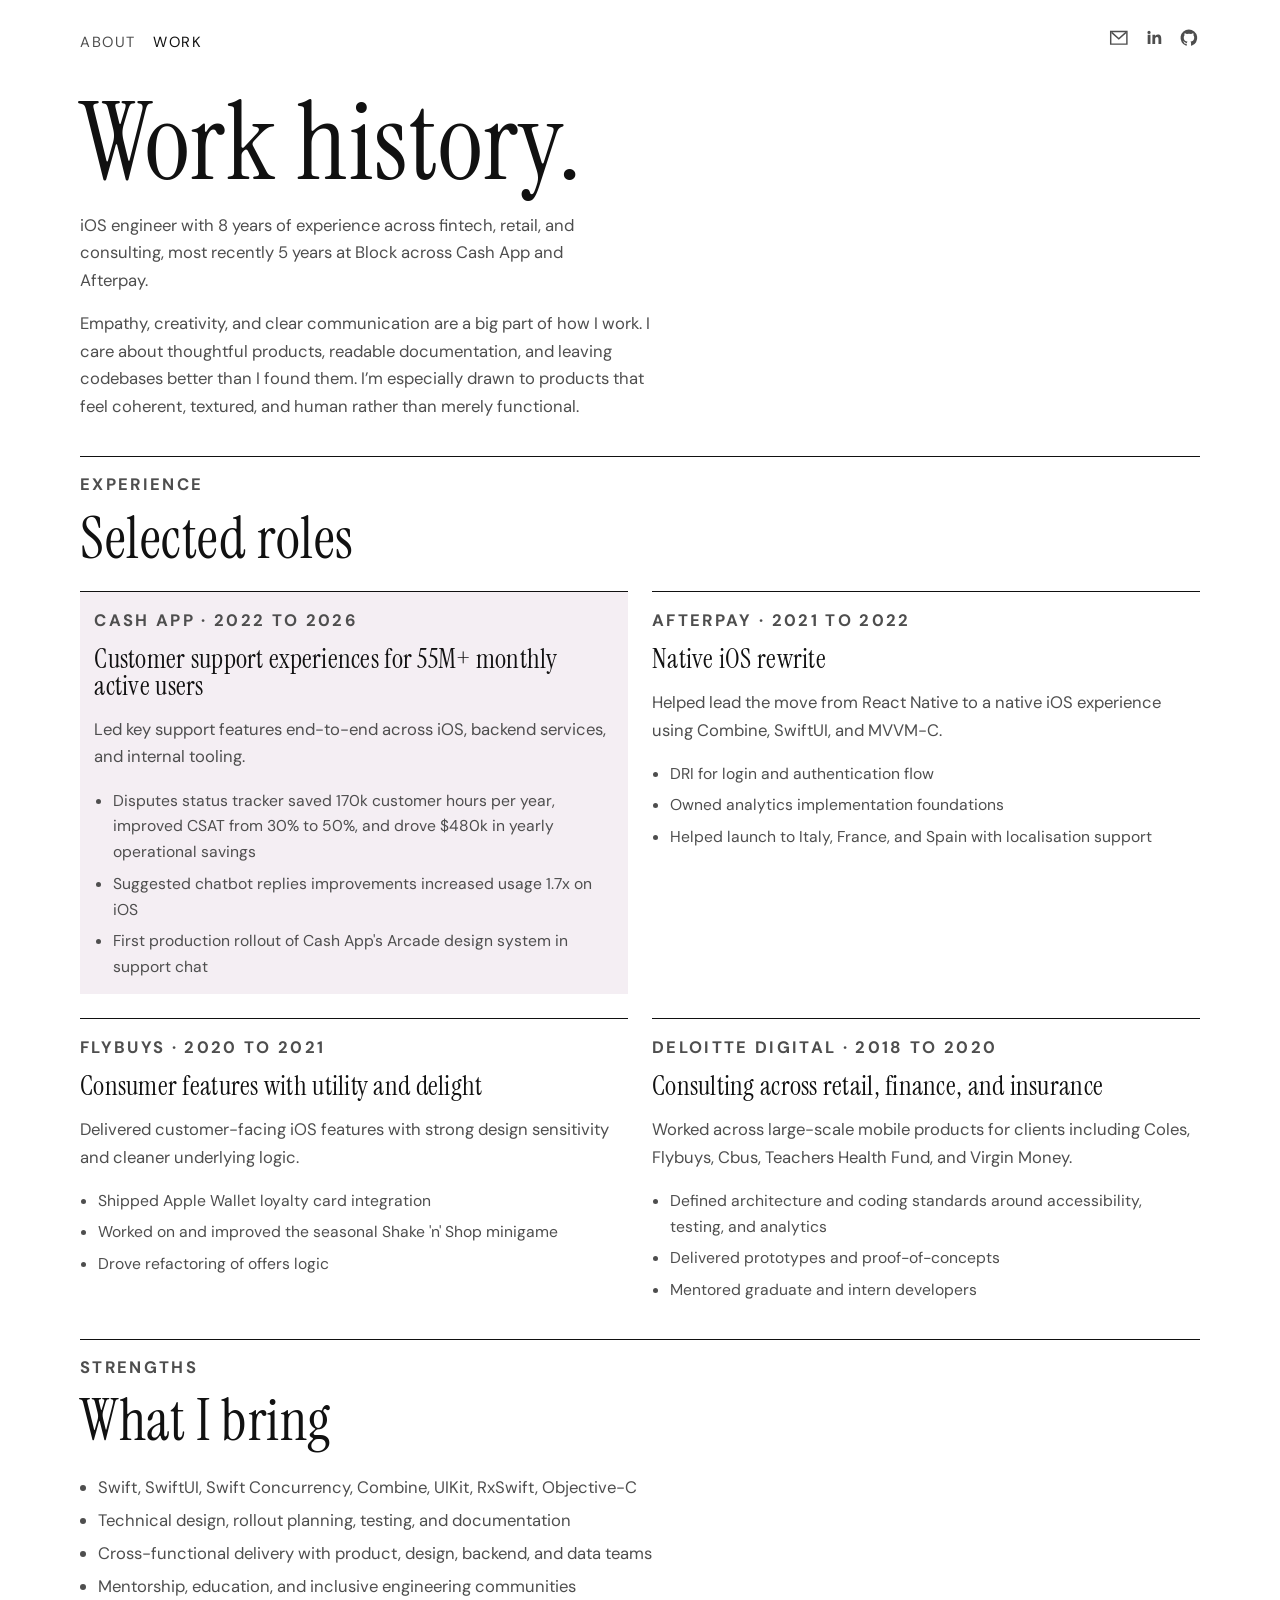
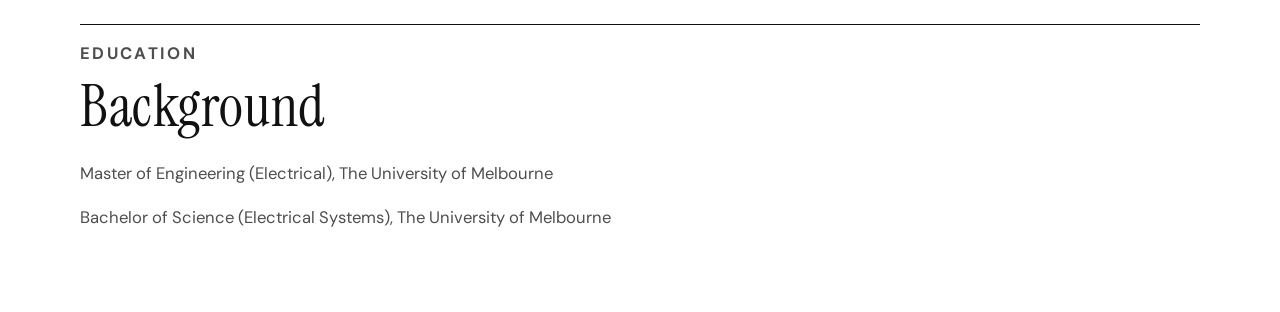
==== hire/index.html @ ec07d5da "Build out personal portfolio site" ====
<!DOCTYPE html>
<html lang="en">
  <head>
    <title>retnow.github.io / hire</title>
    <meta charset="utf-8">
    <meta http-equiv="X-UA-Compatible" content="IE=edge">
    <meta name="viewport" content="width=device-width, initial-scale=1">
    <meta
      name="description"
      content="Work history for Retno Widyanti, an iOS engineer with 8 years of experience across fintech, retail, and consulting, with a strong product and storytelling sensibility."
    >
    <link rel="icon" type="image/png" sizes="16x16" href="/assets/favicon.ico">
    <link rel="preconnect" href="https://fonts.googleapis.com">
    <link rel="preconnect" href="https://fonts.gstatic.com" crossorigin>
    <link
      href="https://fonts.googleapis.com/css2?family=DM+Sans:opsz,wght@9..40,400;9..40,500;9..40,700&amp;family=Instrument+Serif:ital@0;1&amp;display=swap"
      rel="stylesheet"
    >
    <link rel="stylesheet" href="/style.css">
  </head>
  <body>
    <div class="page-shell">
      <header class="site-header">
        <nav class="site-nav" aria-label="primary">
          <a href="/">About</a>
          <a href="/hire/" aria-current="page">Work</a>
        </nav>
        <div class="icon-links header-links" aria-label="Contact links">
          <a class="icon-link" href="mailto:retno@retnowidyanti.com" aria-label="Email">
            <svg viewBox="0 0 24 24" aria-hidden="true">
              <path d="M3 5h18v14H3z" fill="none" stroke="currentColor" stroke-width="1.6"/>
              <path d="M4 6l8 7 8-7" fill="none" stroke="currentColor" stroke-width="1.6"/>
            </svg>
          </a>
          <a class="icon-link" href="https://www.linkedin.com/in/retnowidyanti/" target="_blank" rel="noreferrer" aria-label="LinkedIn">
            <svg viewBox="0 0 24 24" aria-hidden="true">
              <path d="M5.2 8.6h3.1V19H5.2zm1.5-4.4a1.8 1.8 0 110 3.6 1.8 1.8 0 010-3.6zm3.8 4.4h2.9v1.4h.1c.4-.8 1.4-1.7 3-1.7 3.2 0 3.8 2.1 3.8 4.9V19h-3.1v-5.1c0-1.2 0-2.8-1.7-2.8s-2 1.3-2 2.7V19h-3.1z" fill="currentColor"/>
            </svg>
          </a>
          <a class="icon-link" href="https://github.com/retnow" target="_blank" rel="noreferrer" aria-label="GitHub">
            <svg viewBox="0 0 24 24" aria-hidden="true">
              <path d="M12 2.8a9.3 9.3 0 00-2.9 18.1c.5.1.6-.2.6-.5v-1.8c-2.5.6-3-1.1-3-1.1-.4-1-.9-1.3-.9-1.3-.8-.5.1-.5.1-.5.9.1 1.4 1 1.4 1 .8 1.4 2.2 1 2.7.8.1-.6.3-1 .6-1.3-2-.2-4.2-1-4.2-4.5 0-1 .3-1.8.9-2.4-.1-.2-.4-1.2.1-2.4 0 0 .8-.2 2.5.9a8.6 8.6 0 014.6 0c1.7-1.1 2.5-.9 2.5-.9.5 1.2.2 2.2.1 2.4.6.6.9 1.4.9 2.4 0 3.5-2.1 4.3-4.2 4.5.3.3.7.8.7 1.7v2.5c0 .3.1.6.6.5A9.3 9.3 0 0012 2.8z" fill="currentColor"/>
            </svg>
          </a>
        </div>
      </header>

      <main class="stack-layout">
        <section class="panel panel-plain">
          <h1>Work history.</h1>
          <p class="lede">
            iOS engineer with 8 years of experience across fintech, retail, and
            consulting, most recently 5 years at Block across Cash App and Afterpay.
          </p>
          <p class="supporting-copy">
            Empathy, creativity, and clear communication are a big part of how I
            work. I care about thoughtful products, readable documentation, and
            leaving codebases better than I found them. I’m especially drawn to
            products that feel coherent, textured, and human rather than merely
            functional.
          </p>
        </section>

        <section class="panel" id="experience">
          <div class="section-heading">
            <p class="eyebrow">Experience</p>
            <h2>Selected roles</h2>
          </div>
          <div class="card-grid">
            <article class="work-card featured">
              <p class="card-kicker">Cash App · 2022 to 2026</p>
              <h3>Customer support experiences for 55M+ monthly active users</h3>
              <p>
                Led key support features end-to-end across iOS, backend services,
                and internal tooling.
              </p>
              <ul class="stack-list compact-list">
                <li>Disputes status tracker saved 170k customer hours per year, improved CSAT from 30% to 50%, and drove $480k in yearly operational savings</li>
                <li>Suggested chatbot replies improvements increased usage 1.7x on iOS</li>
                <li>First production rollout of Cash App's Arcade design system in support chat</li>
              </ul>
            </article>

            <article class="work-card">
              <p class="card-kicker">Afterpay · 2021 to 2022</p>
              <h3>Native iOS rewrite</h3>
              <p>
                Helped lead the move from React Native to a native iOS experience
                using Combine, SwiftUI, and MVVM-C.
              </p>
              <ul class="stack-list compact-list">
                <li>DRI for login and authentication flow</li>
                <li>Owned analytics implementation foundations</li>
                <li>Helped launch to Italy, France, and Spain with localisation support</li>
              </ul>
            </article>

            <article class="work-card">
              <p class="card-kicker">Flybuys · 2020 to 2021</p>
              <h3>Consumer features with utility and delight</h3>
              <p>
                Delivered customer-facing iOS features with strong design
                sensitivity and cleaner underlying logic.
              </p>
              <ul class="stack-list compact-list">
                <li>Shipped Apple Wallet loyalty card integration</li>
                <li>Worked on and improved the seasonal Shake 'n' Shop minigame</li>
                <li>Drove refactoring of offers logic</li>
              </ul>
            </article>

            <article class="work-card">
              <p class="card-kicker">Deloitte Digital · 2018 to 2020</p>
              <h3>Consulting across retail, finance, and insurance</h3>
              <p>
                Worked across large-scale mobile products for clients including
                Coles, Flybuys, Cbus, Teachers Health Fund, and Virgin Money.
              </p>
              <ul class="stack-list compact-list">
                <li>Defined architecture and coding standards around accessibility, testing, and analytics</li>
                <li>Delivered prototypes and proof-of-concepts</li>
                <li>Mentored graduate and intern developers</li>
              </ul>
            </article>
          </div>
        </section>

        <section class="split-section" id="strengths">
          <article class="panel">
            <div class="section-heading">
              <p class="eyebrow">Strengths</p>
              <h2>What I bring</h2>
            </div>
            <ul class="stack-list">
              <li>Swift, SwiftUI, Swift Concurrency, Combine, UIKit, RxSwift, Objective-C</li>
              <li>Technical design, rollout planning, testing, and documentation</li>
              <li>Cross-functional delivery with product, design, backend, and data teams</li>
              <li>Mentorship, education, and inclusive engineering communities</li>
            </ul>
          </article>

          <article class="panel">
            <div class="section-heading">
              <p class="eyebrow">Education</p>
              <h2>Background</h2>
            </div>
            <div class="muted-block">
              <p>Master of Engineering (Electrical), The University of Melbourne</p>
              <p>Bachelor of Science (Electrical Systems), The University of Melbourne</p>
            </div>
          </article>
        </section>
      </main>
    </div>
  </body>
</html>
---- style.css ----
:root {
  --bg: #ffffff;
  --surface: #ffffff;
  --ink: #111111;
  --muted: #4e4e4e;
  --line: #d9d9d9;
  --accent: #8f7c8d;
  --accent-soft: #f4eef3;
  --max-width: 1120px;
  --space-xs: 0.5rem;
  --space-sm: 0.9rem;
  --space-md: 1.5rem;
  --space-lg: 2.25rem;
  --space-xl: 4rem;
}

* {
  box-sizing: border-box;
}

html {
  scroll-behavior: smooth;
}

body {
  margin: 0;
  min-height: 100vh;
  background: var(--bg);
  color: var(--ink);
  font-family: "DM Sans", "Helvetica Neue", Arial, sans-serif;
  line-height: 1.65;
}

img {
  display: block;
  max-width: 100%;
}

a {
  color: inherit;
  text-decoration: none;
}

.page-shell {
  width: min(calc(100% - 2rem), var(--max-width));
  margin: 0 auto;
  padding: 1.2rem 0 4rem;
}

.site-header {
  display: flex;
  align-items: center;
  justify-content: space-between;
  gap: 1.5rem;
  padding: 0.5rem 0 2rem;
}

h1,
h2,
h3 {
  font-family: "Instrument Serif", Georgia, serif;
  font-weight: 400;
}

.site-nav {
  display: flex;
  flex-wrap: wrap;
  align-items: center;
  gap: 1.05rem;
  font-size: 0.92rem;
  letter-spacing: 0.11em;
  text-transform: uppercase;
}

.site-nav a {
  color: var(--muted);
}

.site-nav a[aria-current="page"] {
  color: var(--ink);
}

.site-nav a:hover,
.site-nav a:focus-visible,
.button:hover,
.button:focus-visible,
.link-list a:hover,
.link-list a:focus-visible,
.work-card a:hover,
.work-card a:focus-visible {
  color: var(--ink);
}

.stack-layout {
  display: grid;
  gap: var(--space-lg);
}

.hero,
.card-grid,
.split-section {
  display: grid;
  gap: var(--space-md);
}

.hero {
  grid-template-columns: minmax(0, 1.1fr) minmax(300px, 0.75fr);
  align-items: stretch;
  padding: 0 0 var(--space-md);
}

.hero-copy,
.panel,
.work-card,
.portrait-card {
  background: var(--surface);
}

.hero-copy,
.panel {
  border-top: 1px solid var(--ink);
  padding-top: var(--space-sm);
}

.hero-copy {
  border-top: 0;
  padding-top: 0;
}

.panel-plain {
  border-top: 0;
  padding-top: 0;
}

.eyebrow,
.card-kicker {
  margin: 0 0 0.75rem;
  color: var(--accent);
  font-size: 0.82rem;
  font-weight: 700;
  letter-spacing: 0.14em;
  text-transform: uppercase;
}

.sparkle {
  display: inline-block;
  margin-left: 0.2rem;
}

.hero-intro {
  color: var(--ink);
  font-family: "Instrument Serif", Georgia, serif;
  font-size: 1.55rem;
  font-weight: 400;
  letter-spacing: 0.01em;
  text-transform: none;
}

h1,
h2,
h3 {
  margin: 0;
  line-height: 0.98;
  letter-spacing: 0.01em;
}

h1 {
  font-size: clamp(3.9rem, 9vw, 6.8rem);
  margin-bottom: 1rem;
}

h2 {
  font-size: clamp(2.2rem, 5vw, 3.6rem);
  margin-bottom: 0.5rem;
}

h3 {
  font-size: 1.7rem;
  margin-bottom: 0.75rem;
}

.lede,
.supporting-copy,
.panel p,
.work-card p,
.stack-list,
.quick-notes {
  color: var(--muted);
  font-size: 1.04rem;
}

.lede {
  max-width: 34rem;
  margin: 0 0 1rem;
  font-size: 1.1rem;
}

.supporting-copy {
  max-width: 36rem;
  margin: 0;
}

.supporting-copy + .supporting-copy {
  margin-top: 1rem;
}

.hero-actions {
  display: flex;
  flex-wrap: wrap;
  gap: 0.85rem;
  margin-top: 1.5rem;
}

.button {
  display: inline-flex;
  align-items: center;
  justify-content: center;
  min-height: 46px;
  padding: 0.75rem 1rem;
  border: 1px solid var(--ink);
  color: var(--ink);
}

.button-primary {
  background: var(--ink);
  color: #ffffff;
}

.button-primary:hover,
.button-primary:focus-visible {
  background: #333333;
  color: #ffffff;
}

.button-secondary {
  background: transparent;
}

.portrait-card {
  display: flex;
  padding-top: var(--space-sm);
}

.portrait-frame {
  flex: 1;
}

.portrait-frame img {
  width: 100%;
  height: 100%;
  object-fit: cover;
  filter: saturate(0.94) contrast(1.02);
}

.section-heading {
  margin-bottom: var(--space-md);
}

.card-grid {
  grid-template-columns: repeat(2, minmax(0, 1fr));
}

.favourites-layout,
.favourites-column {
  display: grid;
  gap: var(--space-md);
}

.favourites-layout {
  grid-template-columns: minmax(0, 1fr) minmax(0, 1fr);
  align-items: start;
}

.favourites-column {
  align-content: start;
}

.work-card {
  border-top: 1px solid var(--ink);
  padding-top: var(--space-sm);
}

.work-card.featured {
  background: var(--accent-soft);
  padding: var(--space-sm);
}

.hobby-card {
  padding-right: 0.4rem;
}

.stack-list,
.quick-notes {
  margin: 0;
  padding-left: 1.15rem;
}

.compact-list {
  margin-top: 1rem;
  font-size: 0.98rem;
}

.compact-list li + li,
.stack-list li + li,
.quick-notes li + li {
  margin-top: 0.35rem;
}

.favourite-subhead {
  margin: 1rem 0 0.35rem;
  color: var(--ink);
  font-size: 0.95rem;
  font-weight: 500;
}

.favourite-subhead:first-of-type {
  margin-top: 0;
}

.work-card a,
.link-list a,
.text-link {
  display: inline-flex;
  margin-top: 0.7rem;
  border-bottom: 1px solid var(--ink);
}

.icon-links {
  display: flex;
  align-items: center;
  gap: 1rem;
  margin-bottom: 1.25rem;
}

.header-links {
  margin-bottom: 0;
  gap: 0.85rem;
  flex-shrink: 0;
}

.icon-link {
  color: var(--muted);
}

.icon-link svg {
  width: 1.35rem;
  height: 1.35rem;
}

.icon-link:hover,
.icon-link:focus-visible {
  color: var(--ink);
}

.link-list {
  display: grid;
  gap: 0.8rem;
  justify-items: start;
}

.muted-block {
  color: var(--muted);
  font-size: 0.98rem;
}

@media (max-width: 900px) {
  .hero,
  .card-grid,
  .split-section,
  .favourites-layout {
    grid-template-columns: 1fr;
  }

  .site-header {
    align-items: flex-start;
    flex-direction: column;
  }
}

@media (max-width: 640px) {
  .page-shell {
    width: min(calc(100% - 1.2rem), var(--max-width));
  }

  .site-nav {
    gap: 1rem;
  }

  .header-links {
    gap: 0.75rem;
  }

  .hero-actions {
    flex-direction: column;
    align-items: stretch;
  }

  .portrait-card {
    padding-top: 0;
    border-top: 0;
  }

  .portrait-frame img {
    height: auto;
    aspect-ratio: 4 / 5;
  }

  .button {
    width: 100%;
  }

  h1 {
    font-size: clamp(3rem, 18vw, 4.8rem);
  }
}
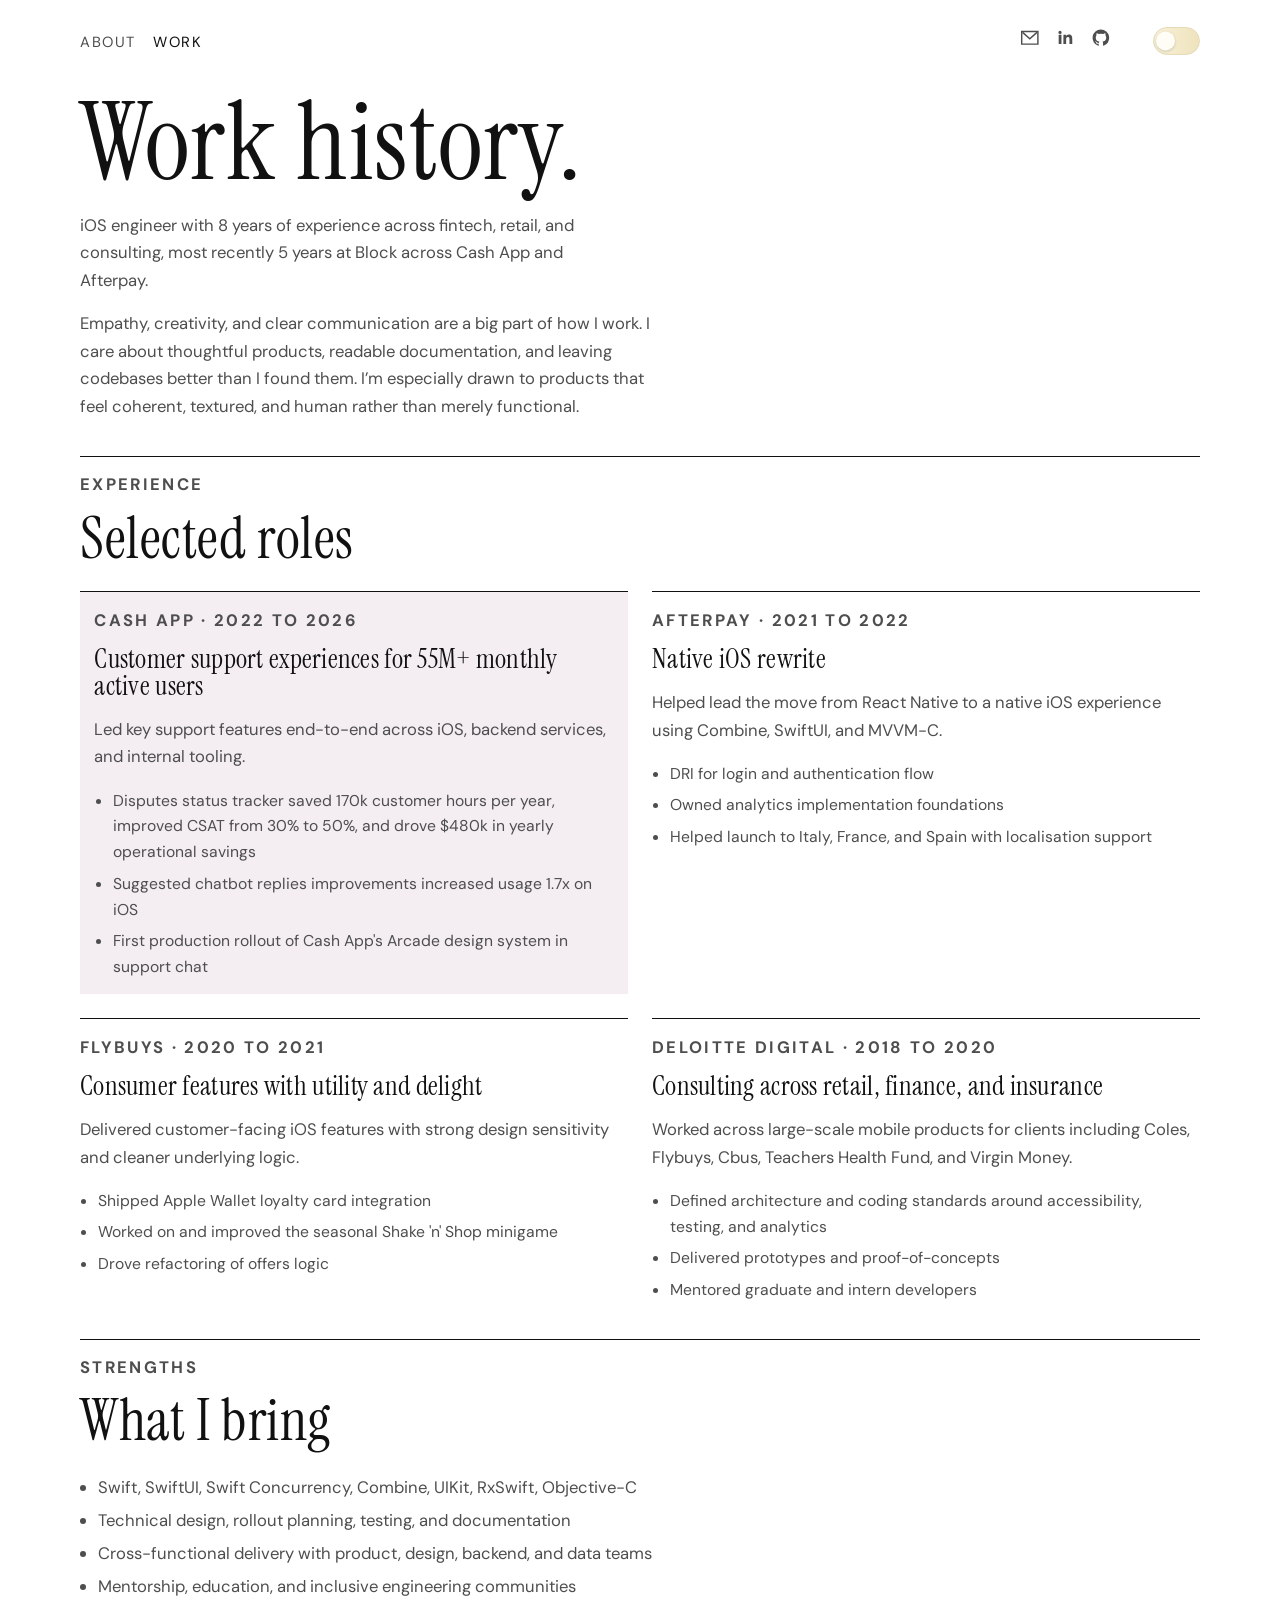
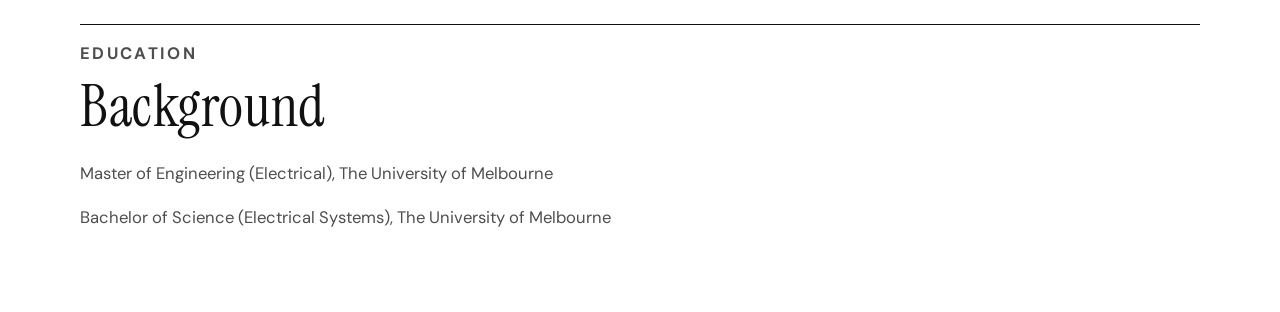
==== commit eb3e26e7: "Add light and dark mode toggle" ====
--- a/hire/index.html
+++ b/hire/index.html
@@ -16,7 +16,20 @@
       href="https://fonts.googleapis.com/css2?family=DM+Sans:opsz,wght@9..40,400;9..40,500;9..40,700&amp;family=Instrument+Serif:ital@0;1&amp;display=swap"
       rel="stylesheet"
     >
-    <link rel="stylesheet" href="/style.css">
+    <script>
+      (function () {
+        var storedTheme = localStorage.getItem("retnow-theme");
+        var theme = storedTheme;
+
+        if (theme !== "light" && theme !== "dark") {
+          theme = window.matchMedia("(prefers-color-scheme: dark)").matches ? "dark" : "light";
+        }
+
+        document.documentElement.dataset.theme = theme;
+      }());
+    </script>
+    <link rel="stylesheet" href="/style.css?v=20260326b">
+    <script src="/script.js?v=20260326b" defer></script>
   </head>
   <body>
     <div class="page-shell">
@@ -25,24 +38,31 @@
           <a href="/">About</a>
           <a href="/hire/" aria-current="page">Work</a>
         </nav>
-        <div class="icon-links header-links" aria-label="Contact links">
-          <a class="icon-link" href="mailto:retno@retnowidyanti.com" aria-label="Email">
-            <svg viewBox="0 0 24 24" aria-hidden="true">
-              <path d="M3 5h18v14H3z" fill="none" stroke="currentColor" stroke-width="1.6"/>
-              <path d="M4 6l8 7 8-7" fill="none" stroke="currentColor" stroke-width="1.6"/>
-            </svg>
-          </a>
-          <a class="icon-link" href="https://www.linkedin.com/in/retnowidyanti/" target="_blank" rel="noreferrer" aria-label="LinkedIn">
-            <svg viewBox="0 0 24 24" aria-hidden="true">
-              <path d="M5.2 8.6h3.1V19H5.2zm1.5-4.4a1.8 1.8 0 110 3.6 1.8 1.8 0 010-3.6zm3.8 4.4h2.9v1.4h.1c.4-.8 1.4-1.7 3-1.7 3.2 0 3.8 2.1 3.8 4.9V19h-3.1v-5.1c0-1.2 0-2.8-1.7-2.8s-2 1.3-2 2.7V19h-3.1z" fill="currentColor"/>
-            </svg>
-          </a>
-          <a class="icon-link" href="https://github.com/retnow" target="_blank" rel="noreferrer" aria-label="GitHub">
-            <svg viewBox="0 0 24 24" aria-hidden="true">
-              <path d="M12 2.8a9.3 9.3 0 00-2.9 18.1c.5.1.6-.2.6-.5v-1.8c-2.5.6-3-1.1-3-1.1-.4-1-.9-1.3-.9-1.3-.8-.5.1-.5.1-.5.9.1 1.4 1 1.4 1 .8 1.4 2.2 1 2.7.8.1-.6.3-1 .6-1.3-2-.2-4.2-1-4.2-4.5 0-1 .3-1.8.9-2.4-.1-.2-.4-1.2.1-2.4 0 0 .8-.2 2.5.9a8.6 8.6 0 014.6 0c1.7-1.1 2.5-.9 2.5-.9.5 1.2.2 2.2.1 2.4.6.6.9 1.4.9 2.4 0 3.5-2.1 4.3-4.2 4.5.3.3.7.8.7 1.7v2.5c0 .3.1.6.6.5A9.3 9.3 0 0012 2.8z" fill="currentColor"/>
-            </svg>
-          </a>
+        <div class="header-tools">
+          <div class="icon-links header-links" aria-label="Contact links">
+            <a class="icon-link" href="mailto:retno@retnowidyanti.com" aria-label="Email">
+              <svg viewBox="0 0 24 24" aria-hidden="true">
+                <path d="M3 5h18v14H3z" fill="none" stroke="currentColor" stroke-width="1.6"/>
+                <path d="M4 6l8 7 8-7" fill="none" stroke="currentColor" stroke-width="1.6"/>
+              </svg>
+            </a>
+            <a class="icon-link" href="https://www.linkedin.com/in/retnowidyanti/" target="_blank" rel="noreferrer" aria-label="LinkedIn">
+              <svg viewBox="0 0 24 24" aria-hidden="true">
+                <path d="M5.2 8.6h3.1V19H5.2zm1.5-4.4a1.8 1.8 0 110 3.6 1.8 1.8 0 010-3.6zm3.8 4.4h2.9v1.4h.1c.4-.8 1.4-1.7 3-1.7 3.2 0 3.8 2.1 3.8 4.9V19h-3.1v-5.1c0-1.2 0-2.8-1.7-2.8s-2 1.3-2 2.7V19h-3.1z" fill="currentColor"/>
+              </svg>
+            </a>
+            <a class="icon-link" href="https://github.com/retnow" target="_blank" rel="noreferrer" aria-label="GitHub">
+              <svg viewBox="0 0 24 24" aria-hidden="true">
+                <path d="M12 2.8a9.3 9.3 0 00-2.9 18.1c.5.1.6-.2.6-.5v-1.8c-2.5.6-3-1.1-3-1.1-.4-1-.9-1.3-.9-1.3-.8-.5.1-.5.1-.5.9.1 1.4 1 1.4 1 .8 1.4 2.2 1 2.7.8.1-.6.3-1 .6-1.3-2-.2-4.2-1-4.2-4.5 0-1 .3-1.8.9-2.4-.1-.2-.4-1.2.1-2.4 0 0 .8-.2 2.5.9a8.6 8.6 0 014.6 0c1.7-1.1 2.5-.9 2.5-.9.5 1.2.2 2.2.1 2.4.6.6.9 1.4.9 2.4 0 3.5-2.1 4.3-4.2 4.5.3.3.7.8.7 1.7v2.5c0 .3.1.6.6.5A9.3 9.3 0 0012 2.8z" fill="currentColor"/>
+              </svg>
+            </a>
+          </div>
         </div>
+        <button class="theme-toggle" type="button" data-theme-toggle>
+          <span class="theme-toggle-switch" aria-hidden="true">
+            <span class="theme-toggle-thumb"></span>
+          </span>
+        </button>
       </header>
 
       <main class="stack-layout">
--- a/style.css
+++ b/style.css
@@ -14,12 +14,27 @@
   --space-xl: 4rem;
 }
 
+:root[data-theme="dark"] {
+  --bg: #121111;
+  --surface: #121111;
+  --ink: #f4efe9;
+  --muted: #cdc4bc;
+  --line: #4f4745;
+  --accent: #d8b7c7;
+  --accent-soft: #1d1a1c;
+}
+
 * {
   box-sizing: border-box;
 }
 
 html {
   scroll-behavior: smooth;
+  color-scheme: light;
+}
+
+html[data-theme="dark"] {
+  color-scheme: dark;
 }
 
 body {
@@ -29,6 +44,7 @@
   color: var(--ink);
   font-family: "DM Sans", "Helvetica Neue", Arial, sans-serif;
   line-height: 1.65;
+  transition: background-color 180ms ease, color 180ms ease;
 }
 
 img {
@@ -50,9 +66,17 @@
 .site-header {
   display: flex;
   align-items: center;
-  justify-content: space-between;
+  justify-content: flex-start;
+  flex-wrap: wrap;
   gap: 1.5rem;
   padding: 0.5rem 0 2rem;
+}
+
+.header-tools {
+  display: flex;
+  align-items: center;
+  gap: 0.95rem;
+  margin-left: auto;
 }
 
 h1,
@@ -70,6 +94,7 @@
   font-size: 0.92rem;
   letter-spacing: 0.11em;
   text-transform: uppercase;
+  margin-right: auto;
 }
 
 .site-nav a {
@@ -82,6 +107,8 @@
 
 .site-nav a:hover,
 .site-nav a:focus-visible,
+.theme-toggle:hover,
+.theme-toggle:focus-visible,
 .button:hover,
 .button:focus-visible,
 .link-list a:hover,
@@ -91,6 +118,54 @@
   color: var(--ink);
 }
 
+.theme-toggle {
+  appearance: none;
+  display: inline-flex;
+  align-items: center;
+  border: 0;
+  background: transparent;
+  padding: 0;
+  cursor: pointer;
+  margin-top: -0.12rem;
+  margin-left: 1.1rem;
+}
+
+.theme-toggle-switch {
+  position: relative;
+  display: inline-flex;
+  align-items: center;
+  width: 2.95rem;
+  height: 1.72rem;
+  border: 1px solid #e6dbb8;
+  border-radius: 999px;
+  background: linear-gradient(90deg, #f8f1d9 0%, #efe3bd 100%);
+  transition: background-color 180ms ease, border-color 180ms ease, box-shadow 180ms ease;
+}
+
+.theme-toggle-thumb {
+  position: absolute;
+  top: 50%;
+  left: 0.13rem;
+  width: 1.2rem;
+  height: 1.2rem;
+  background: #fffdf6;
+  border-radius: 999px;
+  box-shadow: 0 1px 3px rgba(17, 17, 17, 0.18);
+  transform: translateY(-50%);
+  transition: transform 180ms ease, background-color 180ms ease, box-shadow 180ms ease;
+}
+
+html[data-theme="dark"] .theme-toggle-thumb {
+  transform: translate(1.2rem, -50%);
+  background: #fcf8f2;
+  box-shadow: 0 1px 4px rgba(0, 0, 0, 0.26);
+}
+
+html[data-theme="dark"] .theme-toggle-switch {
+  background: linear-gradient(90deg, #4a4544 0%, #181717 100%);
+  border-color: #5b5351;
+}
+
 .stack-layout {
   display: grid;
   gap: var(--space-lg);
@@ -114,6 +189,7 @@
 .work-card,
 .portrait-card {
   background: var(--surface);
+  transition: background-color 180ms ease, border-color 180ms ease;
 }
 
 .hero-copy,
@@ -252,6 +328,10 @@
   filter: saturate(0.94) contrast(1.02);
 }
 
+html[data-theme="dark"] .portrait-frame img {
+  filter: saturate(0.92) contrast(1.02) brightness(0.92);
+}
+
 .section-heading {
   margin-bottom: var(--space-md);
 }
@@ -372,8 +452,24 @@
   }
 
   .site-header {
-    align-items: flex-start;
-    flex-direction: column;
+    display: grid;
+    grid-template-columns: 1fr auto;
+    align-items: start;
+    gap: 0.9rem 1rem;
+  }
+
+  .site-nav {
+    margin-right: 0;
+  }
+
+  .header-tools {
+    margin-left: 0;
+  }
+
+  .theme-toggle {
+    margin-top: 0;
+    margin-left: 0;
+    justify-self: start;
   }
 }
 
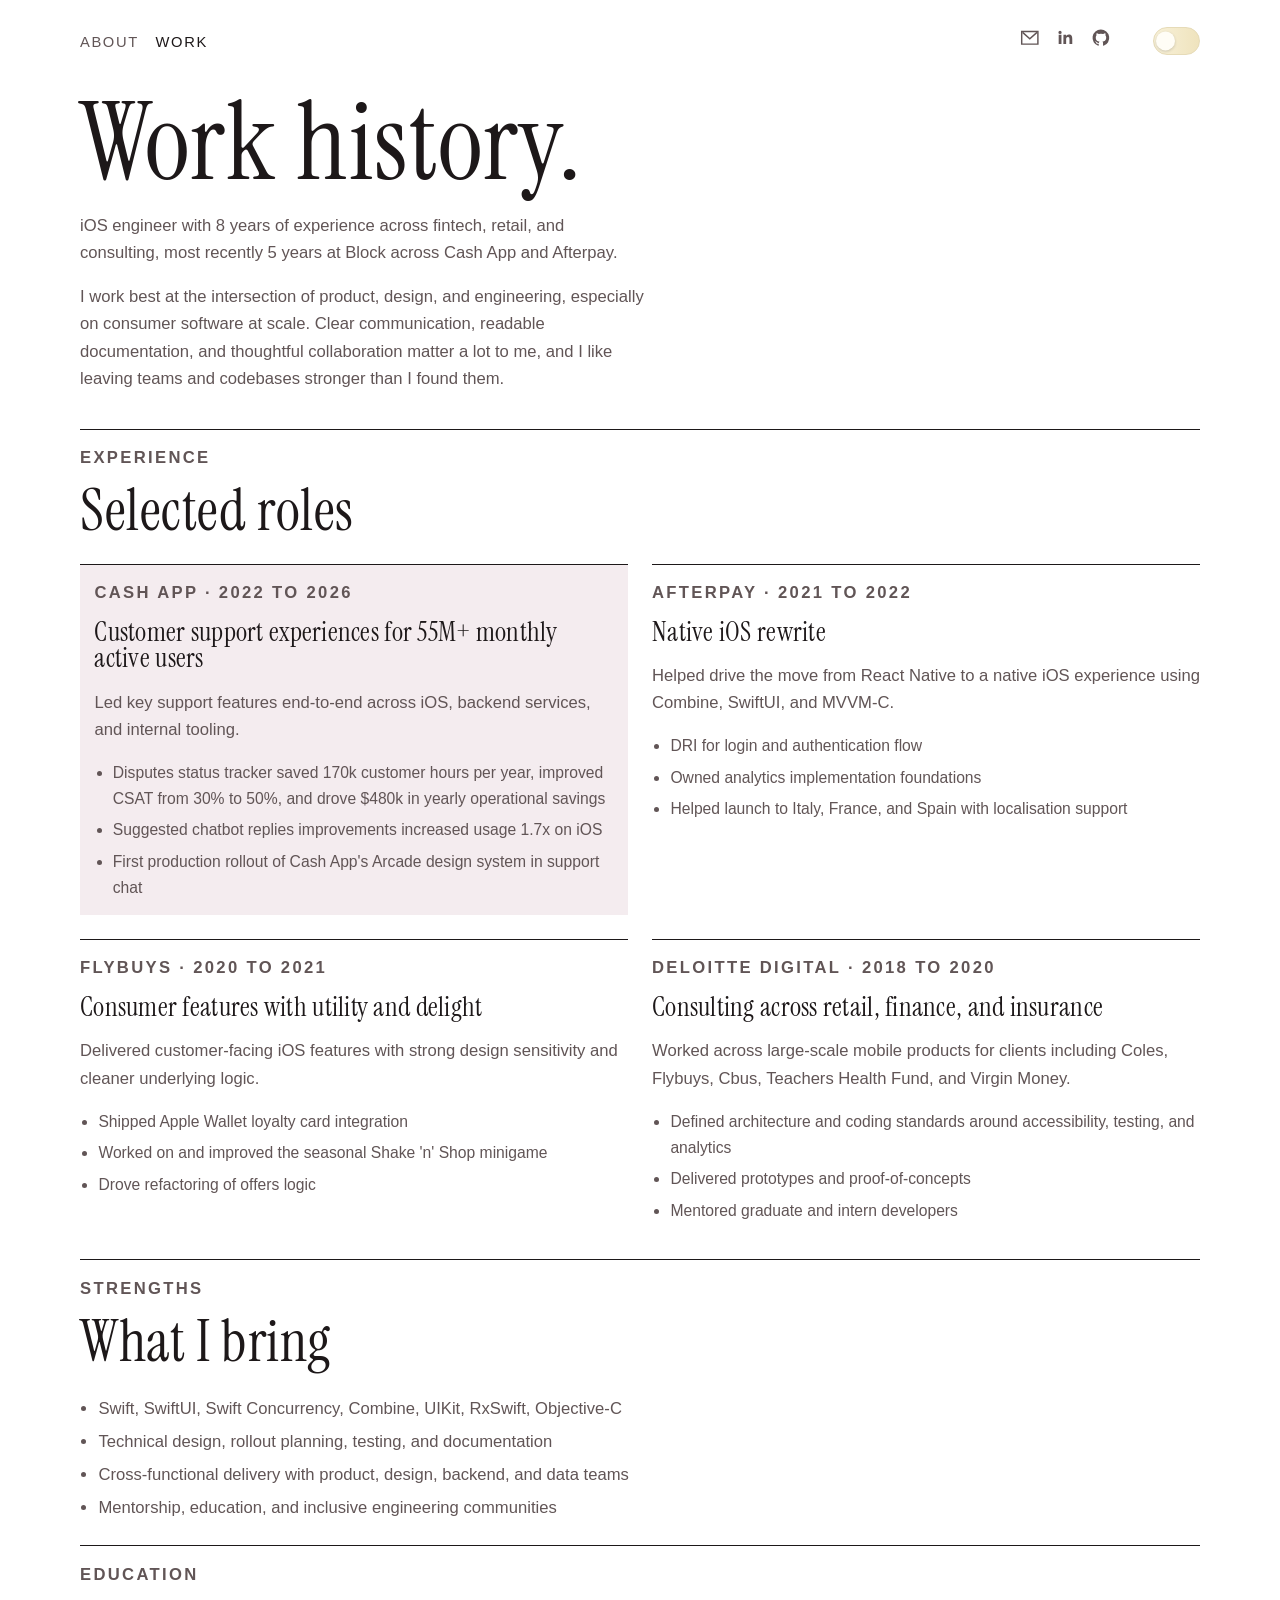
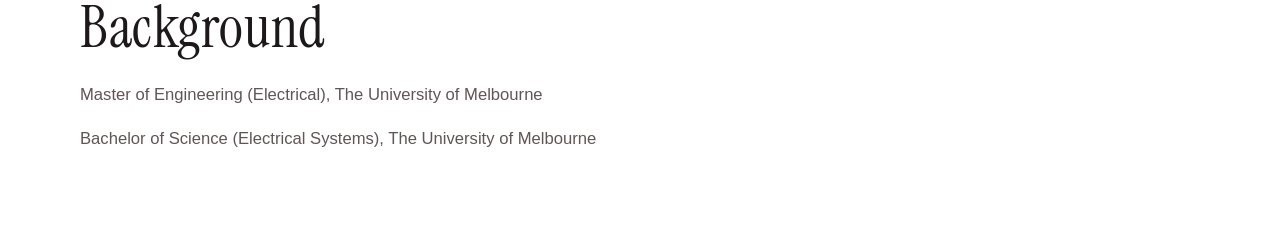
==== commit 36e91a3e: "Refine site copy and typography" ====
--- a/hire/index.html
+++ b/hire/index.html
@@ -1,7 +1,7 @@
 <!DOCTYPE html>
 <html lang="en">
   <head>
-    <title>retnow.github.io / hire</title>
+    <title>Retno Widyanti / Work</title>
     <meta charset="utf-8">
     <meta http-equiv="X-UA-Compatible" content="IE=edge">
     <meta name="viewport" content="width=device-width, initial-scale=1">
@@ -13,7 +13,7 @@
     <link rel="preconnect" href="https://fonts.googleapis.com">
     <link rel="preconnect" href="https://fonts.gstatic.com" crossorigin>
     <link
-      href="https://fonts.googleapis.com/css2?family=DM+Sans:opsz,wght@9..40,400;9..40,500;9..40,700&amp;family=Instrument+Serif:ital@0;1&amp;display=swap"
+      href="https://fonts.googleapis.com/css2?family=Instrument+Serif:ital@0;1&display=swap"
       rel="stylesheet"
     >
     <script>
@@ -73,11 +73,11 @@
             consulting, most recently 5 years at Block across Cash App and Afterpay.
           </p>
           <p class="supporting-copy">
-            Empathy, creativity, and clear communication are a big part of how I
-            work. I care about thoughtful products, readable documentation, and
-            leaving codebases better than I found them. I’m especially drawn to
-            products that feel coherent, textured, and human rather than merely
-            functional.
+            I work best at the intersection of product, design, and engineering,
+            especially on consumer software at scale. Clear communication,
+            readable documentation, and thoughtful collaboration matter a lot to
+            me, and I like leaving teams and codebases stronger than I found
+            them.
           </p>
         </section>
 
@@ -105,7 +105,7 @@
               <p class="card-kicker">Afterpay · 2021 to 2022</p>
               <h3>Native iOS rewrite</h3>
               <p>
-                Helped lead the move from React Native to a native iOS experience
+                Helped drive the move from React Native to a native iOS experience
                 using Combine, SwiftUI, and MVVM-C.
               </p>
               <ul class="stack-list compact-list">
--- a/style.css
+++ b/style.css
@@ -1,11 +1,11 @@
 :root {
   --bg: #ffffff;
   --surface: #ffffff;
-  --ink: #111111;
-  --muted: #4e4e4e;
-  --line: #d9d9d9;
-  --accent: #8f7c8d;
-  --accent-soft: #f4eef3;
+  --ink: #1d1819;
+  --muted: #615556;
+  --line: #d7cccf;
+  --accent: #9b7f8c;
+  --accent-soft: #f4ecef;
   --max-width: 1120px;
   --space-xs: 0.5rem;
   --space-sm: 0.9rem;
@@ -42,7 +42,7 @@
   min-height: 100vh;
   background: var(--bg);
   color: var(--ink);
-  font-family: "DM Sans", "Helvetica Neue", Arial, sans-serif;
+  font-family: "Helvetica Neue", Helvetica, Arial, sans-serif;
   line-height: 1.65;
   transition: background-color 180ms ease, color 180ms ease;
 }
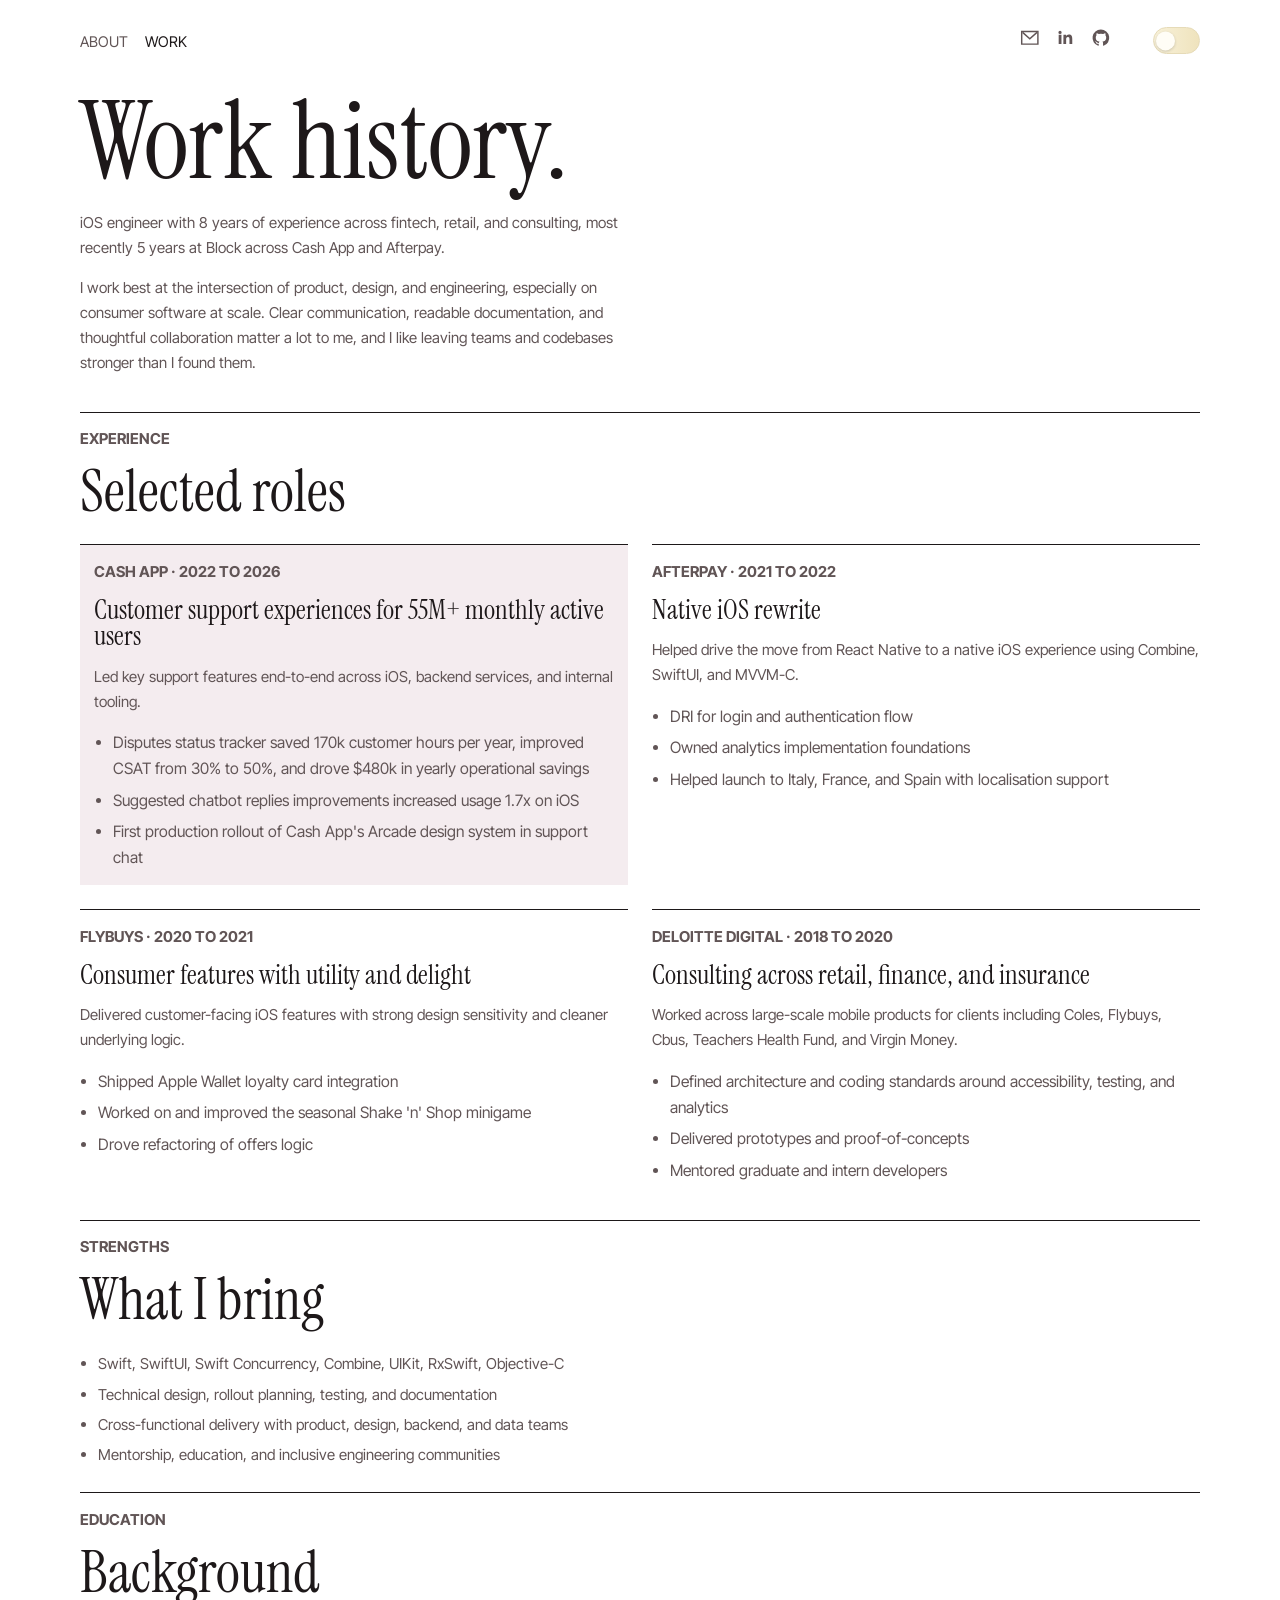
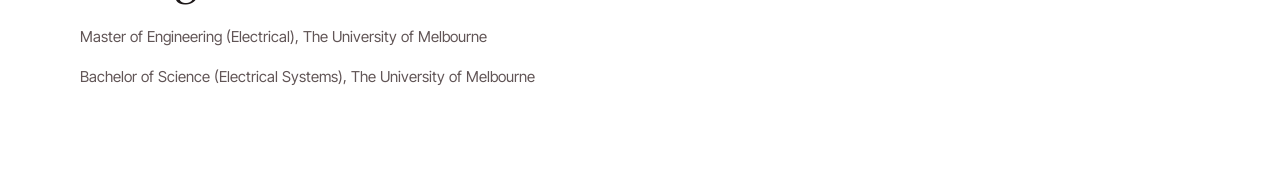
==== commit 5ed438ae: "Update styling, introduce cURL request" ====
--- a/hire/index.html
+++ b/hire/index.html
@@ -9,11 +9,30 @@
       name="description"
       content="Work history for Retno Widyanti, an iOS engineer with 8 years of experience across fintech, retail, and consulting, with a strong product and storytelling sensibility."
     >
+    <meta name="robots" content="index,follow">
+    <link rel="canonical" href="https://me.retnowidyanti.com/hire/">
+    <meta property="og:type" content="website">
+    <meta property="og:site_name" content="Retno Widyanti">
+    <meta property="og:title" content="Retno Widyanti / Work">
+    <meta
+      property="og:description"
+      content="Work history for Retno Widyanti, an iOS engineer with 8 years of experience across fintech, retail, and consulting, with a strong product and storytelling sensibility."
+    >
+    <meta property="og:url" content="https://me.retnowidyanti.com/hire/">
+    <meta property="og:image" content="https://me.retnowidyanti.com/images/retno-portrait-colour.jpg">
+    <meta property="og:image:alt" content="Portrait of Retno Widyanti">
+    <meta name="twitter:card" content="summary_large_image">
+    <meta name="twitter:title" content="Retno Widyanti / Work">
+    <meta
+      name="twitter:description"
+      content="Work history for Retno Widyanti, an iOS engineer with 8 years of experience across fintech, retail, and consulting, with a strong product and storytelling sensibility."
+    >
+    <meta name="twitter:image" content="https://me.retnowidyanti.com/images/retno-portrait-colour.jpg">
     <link rel="icon" type="image/png" sizes="16x16" href="/assets/favicon.ico">
     <link rel="preconnect" href="https://fonts.googleapis.com">
     <link rel="preconnect" href="https://fonts.gstatic.com" crossorigin>
     <link
-      href="https://fonts.googleapis.com/css2?family=Instrument+Serif:ital@0;1&display=swap"
+      href="https://fonts.googleapis.com/css2?family=Instrument+Serif:ital@0;1&family=Inter+Tight:wght@400;500;600&display=swap"
       rel="stylesheet"
     >
     <script>
@@ -28,8 +47,8 @@
         document.documentElement.dataset.theme = theme;
       }());
     </script>
-    <link rel="stylesheet" href="/style.css?v=20260326b">
-    <script src="/script.js?v=20260326b" defer></script>
+    <link rel="stylesheet" href="/style.css?v=20260428a">
+    <script src="/script.js?v=20260428a" defer></script>
   </head>
   <body>
     <div class="page-shell">
--- a/style.css
+++ b/style.css
@@ -6,6 +6,7 @@
   --line: #d7cccf;
   --accent: #9b7f8c;
   --accent-soft: #f4ecef;
+  --body-font: "Inter Tight", "Helvetica Neue", Helvetica, Arial, sans-serif;
   --max-width: 1120px;
   --space-xs: 0.5rem;
   --space-sm: 0.9rem;
@@ -42,7 +43,7 @@
   min-height: 100vh;
   background: var(--bg);
   color: var(--ink);
-  font-family: "Helvetica Neue", Helvetica, Arial, sans-serif;
+  font-family: var(--body-font);
   line-height: 1.65;
   transition: background-color 180ms ease, color 180ms ease;
 }
@@ -84,6 +85,8 @@
 h3 {
   font-family: "Instrument Serif", Georgia, serif;
   font-weight: 400;
+  margin-top: 0;
+  padding-top: 0;
 }
 
 .site-nav {
@@ -92,7 +95,7 @@
   align-items: center;
   gap: 1.05rem;
   font-size: 0.92rem;
-  letter-spacing: 0.11em;
+  letter-spacing: 0;
   text-transform: uppercase;
   margin-right: auto;
 }
@@ -214,7 +217,7 @@
   color: var(--accent);
   font-size: 0.82rem;
   font-weight: 700;
-  letter-spacing: 0.14em;
+  letter-spacing: 0;
   text-transform: uppercase;
 }
 
@@ -228,7 +231,7 @@
   font-family: "Instrument Serif", Georgia, serif;
   font-size: 1.55rem;
   font-weight: 400;
-  letter-spacing: 0.01em;
+  letter-spacing: 0;
   text-transform: none;
 }
 
@@ -237,7 +240,7 @@
 h3 {
   margin: 0;
   line-height: 0.98;
-  letter-spacing: 0.01em;
+  letter-spacing: 0;
 }
 
 h1 {
@@ -262,13 +265,13 @@
 .stack-list,
 .quick-notes {
   color: var(--muted);
-  font-size: 1.04rem;
+  font-size: 0.94rem;
 }
 
 .lede {
   max-width: 34rem;
   margin: 0 0 1rem;
-  font-size: 1.1rem;
+  font-size: 0.98rem;
 }
 
 .supporting-copy {
@@ -363,6 +366,21 @@
 .work-card.featured {
   background: var(--accent-soft);
   padding: var(--space-sm);
+}
+
+.now-card {
+  max-width: 42rem;
+}
+
+.now-command {
+  display: inline-flex;
+  margin: 0.8rem 0 0;
+  padding: 0.5rem 0.7rem;
+  border: 1px solid var(--line);
+  background: rgba(255, 255, 255, 0.45);
+  color: var(--ink);
+  font-size: 0.95rem;
+  overflow-wrap: anywhere;
 }
 
 .hobby-card {
@@ -443,6 +461,34 @@
   font-size: 0.98rem;
 }
 
+.soup-stage {
+  padding-top: var(--space-sm);
+}
+
+.soup-photo {
+  width: 100%;
+  object-position: center;
+  filter: saturate(0.96) contrast(1.02);
+}
+
+.soup-caption {
+  margin: 0;
+}
+
+.soup-back-link {
+  display: inline-block;
+  margin-top: 1rem;
+  color: var(--muted);
+  text-decoration: underline;
+  text-underline-offset: 0.16em;
+  text-decoration-thickness: 1px;
+}
+
+.soup-back-link:hover,
+.soup-back-link:focus-visible {
+  color: var(--ink);
+}
+
 @media (max-width: 900px) {
   .hero,
   .card-grid,
